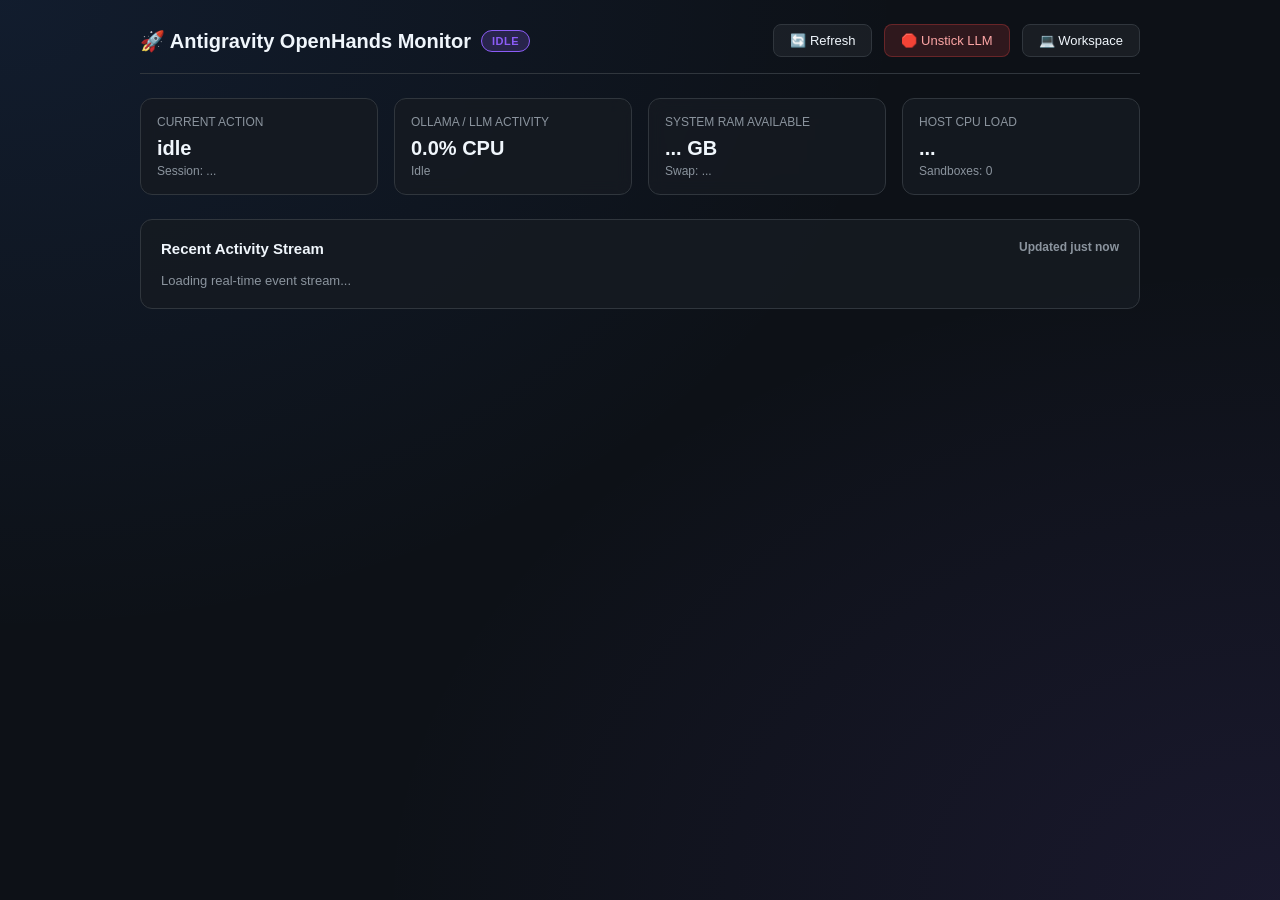
==== gateway/templates/status.html @ e39bd1a8 "feat: production-grade OpenHands deployment with gateway auth, patches, telemetry HUD and performanc" ====
<!DOCTYPE html>
<html lang="en">
<head>
  <meta charset="UTF-8">
  <meta name="viewport" content="width=device-width, initial-scale=1.0">
  <title>Antigravity | Live Status HUD</title>
  <style>
    :root {
      --bg: #0d1117;
      --card-bg: rgba(22, 27, 34, 0.85);
      --border: #30363d;
      --primary: #3b82f6;
      --text: #f0f6fc;
      --text-muted: #8b949e;
      --green: #10b981;
      --yellow: #f59e0b;
      --red: #ef4444;
      --purple: #8b5cf6;
    }
    * { box-sizing: border-box; margin: 0; padding: 0; font-family: -apple-system, BlinkMacSystemFont, "Segoe UI", Roboto, sans-serif; }
    body {
      background: var(--bg);
      background-image: 
        radial-gradient(at 0% 0%, rgba(59, 130, 246, 0.1) 0px, transparent 50%),
        radial-gradient(at 100% 100%, rgba(139, 92, 246, 0.1) 0px, transparent 50%);
      color: var(--text);
      min-height: 100vh;
      padding: 24px;
    }
    .container { max-width: 1000px; margin: 0 auto; }
    .header {
      display: flex;
      justify-content: space-between;
      align-items: center;
      margin-bottom: 24px;
      padding-bottom: 16px;
      border-bottom: 1px solid var(--border);
    }
    .header h1 { font-size: 20px; font-weight: 600; display: flex; align-items: center; gap: 10px; }
    .badge {
      font-size: 11px;
      padding: 4px 10px;
      border-radius: 12px;
      font-weight: 600;
      text-transform: uppercase;
      letter-spacing: 0.5px;
    }
    .badge-thinking { background: rgba(245, 158, 11, 0.2); color: var(--yellow); border: 1px solid var(--yellow); }
    .badge-running { background: rgba(16, 185, 129, 0.2); color: var(--green); border: 1px solid var(--green); }
    .badge-idle { background: rgba(139, 92, 246, 0.2); color: var(--purple); border: 1px solid var(--purple); }
    .grid { display: grid; grid-template-columns: repeat(auto-fit, minmax(220px, 1fr)); gap: 16px; margin-bottom: 24px; }
    .card {
      background: var(--card-bg);
      border: 1px solid var(--border);
      border-radius: 12px;
      padding: 16px;
      backdrop-filter: blur(8px);
    }
    .card-title { font-size: 12px; color: var(--text-muted); text-transform: uppercase; margin-bottom: 8px; }
    .card-val { font-size: 20px; font-weight: 700; }
    .card-sub { font-size: 12px; color: var(--text-muted); margin-top: 4px; }
    .panel {
      background: var(--card-bg);
      border: 1px solid var(--border);
      border-radius: 12px;
      padding: 20px;
      margin-bottom: 24px;
    }
    .panel-title { font-size: 15px; font-weight: 600; margin-bottom: 16px; display: flex; justify-content: space-between; }
    .event-item {
      padding: 12px;
      border-bottom: 1px solid rgba(48, 54, 61, 0.5);
      display: flex;
      flex-direction: column;
      gap: 4px;
      font-size: 13px;
    }
    .event-item:last-child { border-bottom: none; }
    .event-header { display: flex; justify-content: space-between; font-size: 11px; color: var(--text-muted); }
    .event-code { background: rgba(0,0,0,0.3); padding: 6px 10px; border-radius: 6px; font-family: monospace; font-size: 12px; overflow-x: auto; color: #7ee787; }
    .actions { display: flex; gap: 12px; }
    .btn {
      padding: 8px 16px;
      border-radius: 8px;
      font-size: 13px;
      font-weight: 500;
      text-decoration: none;
      cursor: pointer;
      border: 1px solid var(--border);
      background: rgba(255,255,255,0.05);
      color: var(--text);
      display: inline-flex;
      align-items: center;
      gap: 6px;
      transition: all 0.15s ease;
    }
    .btn:hover { background: rgba(255,255,255,0.1); border-color: #8b949e; }
    .btn-danger { background: rgba(239, 68, 68, 0.15); border-color: rgba(239, 68, 68, 0.3); color: #fca5a5; }
    .btn-danger:hover { background: rgba(239, 68, 68, 0.3); }
    .pulse { animation: pulse 2s cubic-bezier(0.4, 0, 0.6, 1) infinite; }
    @keyframes pulse { 0%, 100% { opacity: 1; } 50% { opacity: .4; } }
  </style>
</head>
<body>
  <div class="container">
    <div class="header">
      <h1>
        <span>🚀 Antigravity OpenHands Monitor</span>
        <span id="agent-badge" class="badge badge-idle">Idle</span>
      </h1>
      <div class="actions">
        <button class="btn" onclick="fetchLiveStatus()">🔄 Refresh</button>
        <button class="btn btn-danger" onclick="restartOllama()">🛑 Unstick LLM</button>
        <a href="/" class="btn">💻 Workspace</a>
      </div>
    </div>

    <div class="grid">
      <div class="card">
        <div class="card-title">Current Action</div>
        <div id="stat-action" class="card-val">idle</div>
        <div id="stat-session" class="card-sub">Session: ...</div>
      </div>
      <div class="card">
        <div class="card-title">Ollama / LLM Activity</div>
        <div id="stat-ollama" class="card-val">0.0% CPU</div>
        <div id="stat-ollama-detail" class="card-sub">Idle</div>
      </div>
      <div class="card">
        <div class="card-title">System RAM Available</div>
        <div id="stat-ram" class="card-val">... GB</div>
        <div id="stat-swap" class="card-sub">Swap: ...</div>
      </div>
      <div class="card">
        <div class="card-title">Host CPU Load</div>
        <div id="stat-cpu" class="card-val">...</div>
        <div id="stat-sandboxes" class="card-sub">Sandboxes: 0</div>
      </div>
    </div>

    <div class="panel">
      <div class="panel-title">
        <span>Recent Activity Stream</span>
        <span style="font-size: 12px; color: var(--text-muted);" id="last-updated">Updated just now</span>
      </div>
      <div id="events-stream">
        <div style="color: var(--text-muted); font-size: 13px;">Loading real-time event stream...</div>
      </div>
    </div>
  </div>

  <script>
    async function fetchLiveStatus() {
      try {
        const res = await fetch('/gateway/api/live');
        if (!res.ok) return;
        const data = await res.json();
        
        // Update badge
        const badge = document.getElementById('agent-badge');
        badge.className = 'badge ' + (data.agent_state === 'thinking' ? 'badge-thinking pulse' : (data.agent_state === 'running_action' ? 'badge-running' : 'badge-idle'));
        badge.textContent = data.agent_state.toUpperCase();

        // Update cards
        document.getElementById('stat-action').textContent = data.last_action;
        document.getElementById('stat-session').textContent = data.session_title || 'Active Session';
        
        document.getElementById('stat-ollama').textContent = data.ollama_cpu.toFixed(1) + '% CPU';
        document.getElementById('stat-ollama-detail').textContent = data.ollama_active ? '⚠️ Processing Tokens (CPU load)' : 'Idle';
        document.getElementById('stat-ollama').style.color = data.ollama_active ? 'var(--yellow)' : 'inherit';

        document.getElementById('stat-ram').textContent = (data.mem_avail_mb / 1024).toFixed(2) + ' GB';
        document.getElementById('stat-cpu').textContent = data.cpu_load1.toFixed(2) + ' load';
        document.getElementById('stat-sandboxes').textContent = 'Active Sandboxes: ' + (data.active_sandboxes || 0);

        document.getElementById('last-updated').textContent = 'Live • ' + new Date().toLocaleTimeString();

        // Update recent events
        if (data.recent_events && data.recent_events.length > 0) {
          const container = document.getElementById('events-stream');
          container.innerHTML = data.recent_events.map(ev => `
            <div class="event-item">
              <div class="event-header">
                <strong>${ev.source.toUpperCase()}: ${ev.action || 'event'}</strong>
                <span>${ev.time || ''}</span>
              </div>
              <div class="event-code">${ev.content ? ev.content.replace(/</g, '&lt;') : 'No content'}</div>
            </div>
          `).join('');
        }
      } catch (err) {
        console.error('Error fetching live status:', err);
      }
    }

    async function restartOllama() {
      if (!confirm('Restart Ollama daemon to cancel runaway prompt prefill?')) return;
      try {
        const res = await fetch('/gateway/api/restart-ollama', { method: 'POST' });
        if (res.ok) {
          alert('Ollama restarted successfully!');
          fetchLiveStatus();
        }
      } catch (err) {
        alert('Failed to restart Ollama');
      }
    }

    // Auto-refresh every 2.5 seconds
    fetchLiveStatus();
    setInterval(fetchLiveStatus, 2500);
  </script>
</body>
</html>
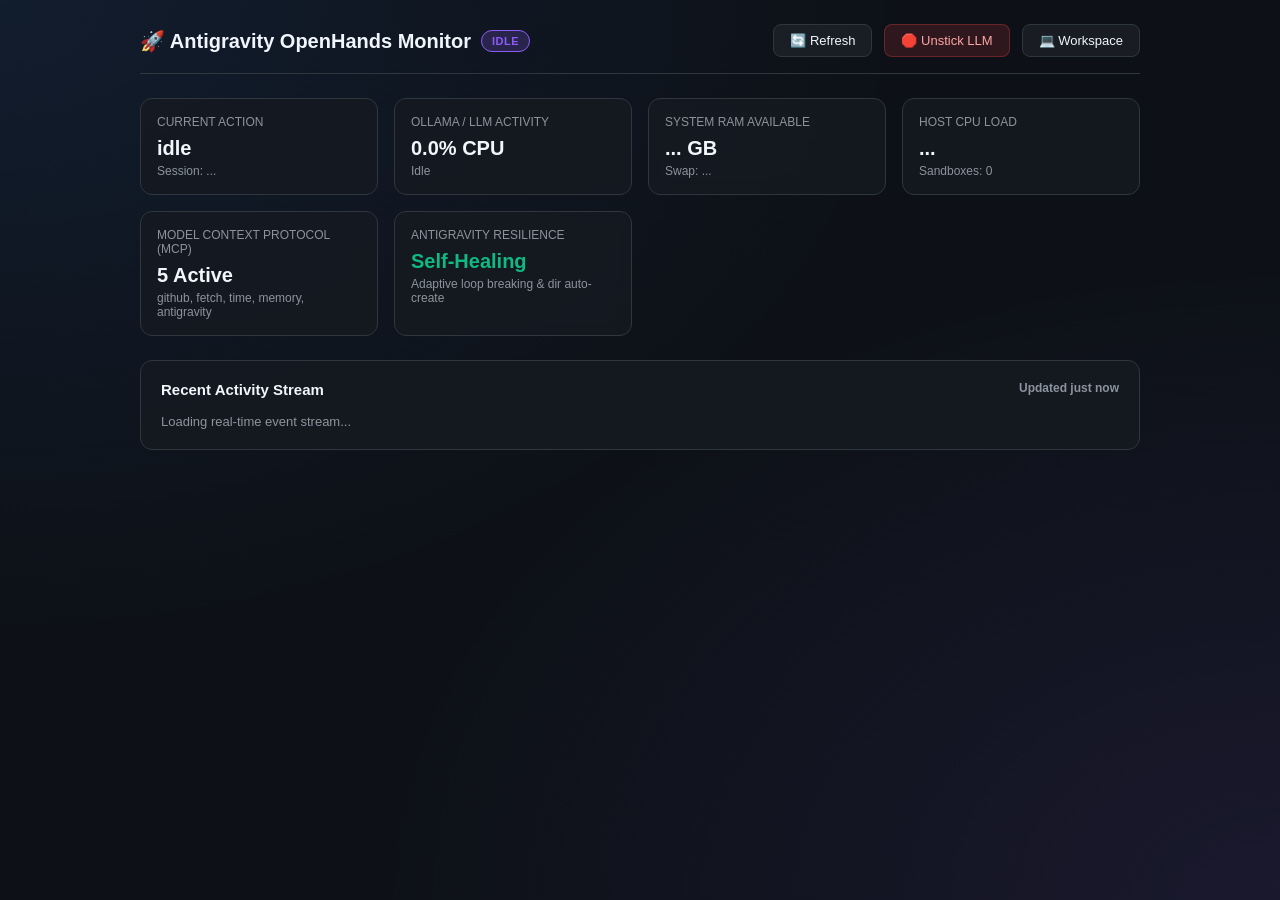
==== commit 99d10952: "feat: implement Model Context Protocol (MCP) integration, adaptive error recovery, and LLM auth resi" ====
--- a/gateway/templates/status.html
+++ b/gateway/templates/status.html
@@ -136,6 +136,16 @@
         <div id="stat-cpu" class="card-val">...</div>
         <div id="stat-sandboxes" class="card-sub">Sandboxes: 0</div>
       </div>
+      <div class="card">
+        <div class="card-title">Model Context Protocol (MCP)</div>
+        <div id="stat-mcp" class="card-val">5 Active</div>
+        <div id="stat-mcp-detail" class="card-sub">github, fetch, time, memory, antigravity</div>
+      </div>
+      <div class="card">
+        <div class="card-title">Antigravity Resilience</div>
+        <div id="stat-resilience" class="card-val" style="color: var(--green);">Self-Healing</div>
+        <div id="stat-resilience-sub" class="card-sub">Adaptive loop breaking & dir auto-create</div>
+      </div>
     </div>
 
     <div class="panel">
